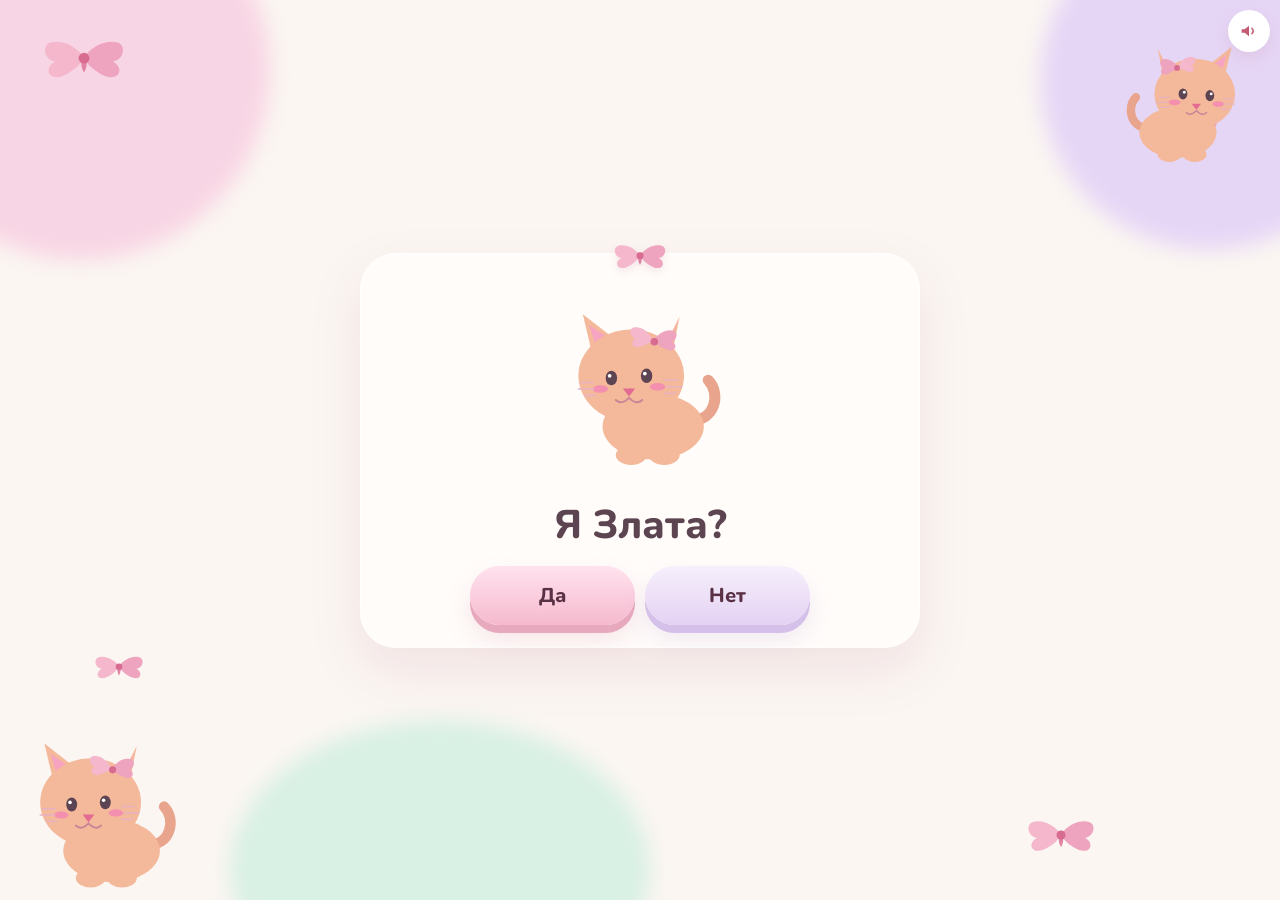
==== index.html @ 966e9e5e "Добавить сайт устного счёта Co-authored-by: Cursor <cursoragent@cursor.com>" ====
<!DOCTYPE html>
<html lang="ru">
<head>
  <meta charset="UTF-8">
  <meta name="viewport" content="width=device-width, initial-scale=1, viewport-fit=cover">
  <meta name="theme-color" content="#F8E7EE">
  <title>Устный счёт</title>
  <link rel="icon" href="favicon.svg" type="image/svg+xml">
  <link rel="stylesheet" href="style.css">
</head>
<body>
  <div class="blob blob-a"></div>
  <div class="blob blob-b"></div>
  <div class="blob blob-c"></div>

  <div class="scene" aria-hidden="true">
    <svg class="bow-a" viewBox="0 0 80 48"><use href="#bow"></use></svg>
    <svg class="bow-b" viewBox="0 0 80 48"><use href="#bow"></use></svg>
    <svg class="bow-c" viewBox="0 0 80 48"><use href="#bow"></use></svg>
    <svg class="bow-d" viewBox="0 0 80 48"><use href="#bow"></use></svg>
    <svg class="cat-a" viewBox="0 0 200 180"><use href="#cat"></use></svg>
    <svg class="cat-b" viewBox="0 0 200 180"><use href="#cat"></use></svg>
  </div>

  <svg width="0" height="0" aria-hidden="true" style="position:absolute">
    <defs>
      <symbol id="bow" viewBox="0 0 80 48">
        <path d="M40 24c0 0-12-16-28-12-7 2-6 14 4 16-9 4-7 16 6 12 8-3 18-12 18-16z" fill="#F4B7CB"/>
        <path d="M40 24c0 0 12-16 28-12 7 2 6 14-4 16 9 4 7 16-6 12-8-3-18-12-18-16z" fill="#EEA3BE"/>
        <path d="M40 22c-3 5-3 10 0 15 3-5 3-10 0-15z" fill="#E184A4"/>
        <circle cx="40" cy="25" r="4.5" fill="#D86B90"/>
      </symbol>
      <symbol id="cat" viewBox="0 0 200 180">
        <path d="M146 118c22 2 28-24 16-36" fill="none" stroke="#E8A48C" stroke-width="10" stroke-linecap="round"/>
        <ellipse cx="112" cy="124" rx="46" ry="30" fill="#F4B89A"/>
        <path d="M58 64 48 22l36 28z" fill="#F4B89A"/>
        <path d="M118 60l18-36-8 40z" fill="#F4B89A"/>
        <path d="M62 58 54 32l24 16z" fill="#F7A3C2"/>
        <path d="M120 56l12-22-8 24z" fill="#F7A3C2"/>
        <ellipse cx="92" cy="78" rx="48" ry="42" fill="#F4B89A"/>
        <path d="M112 46c0 0-6-14-18-12-4 1-4 8 2 10-5 2-4 9 3 8 4-1 13-5 13-6z" fill="#F4B7CB"/>
        <path d="M112 46c0 0 8-12 18-9 5 1 4 8-1 10 5 2 4 8-2 8-5-1-15-7-15-9z" fill="#EEA3BE"/>
        <circle cx="113" cy="47" r="3.4" fill="#D86B90"/>
        <ellipse cx="74" cy="80" rx="5.2" ry="6.6" fill="#5C4452"/>
        <ellipse cx="106" cy="78" rx="5.2" ry="6.6" fill="#5C4452"/>
        <circle cx="72.4" cy="78" r="1.7" fill="#fff"/>
        <circle cx="104.4" cy="76" r="1.7" fill="#fff"/>
        <ellipse cx="64" cy="90" rx="7" ry="3.4" fill="#F48FB0"/>
        <ellipse cx="116" cy="88" rx="7" ry="3.4" fill="#F48FB0"/>
        <path d="M84.4 89.6h11.2L90 96.8z" fill="#E36B92"/>
        <path d="M90 98q-7 7-12 2" fill="none" stroke="#C98498" stroke-width="1.7" stroke-linecap="round"/>
        <path d="M90 98q7 7 12 2" fill="none" stroke="#C98498" stroke-width="1.7" stroke-linecap="round"/>
        <path d="M58 84h-12M58 90h-14M60 96h-10" fill="none" stroke="#E7B3C2" stroke-width="1.4" stroke-linecap="round"/>
        <path d="M122 82h12M124 88h14M122 94h10" fill="none" stroke="#E7B3C2" stroke-width="1.4" stroke-linecap="round"/>
        <ellipse cx="92" cy="150" rx="14" ry="9" fill="#F4B89A"/>
        <ellipse cx="122" cy="150" rx="14" ry="9" fill="#F4B89A"/>
      </symbol>
    </defs>
  </svg>

  <button type="button" id="sound" class="sound" aria-label="звук">
    <svg class="sound-on" viewBox="0 0 24 24" aria-hidden="true">
      <path d="M4 10h3.2L12 6.2v11.6L7.2 14H4z" fill="#C45B73"/>
      <path d="M15.2 9.2a3.6 3.6 0 0 1 0 5.6" fill="none" stroke="#C45B73" stroke-width="1.7" stroke-linecap="round"/>
    </svg>
    <svg class="sound-off" viewBox="0 0 24 24" aria-hidden="true" hidden>
      <path d="M4 10h3.2L12 6.2v11.6L7.2 14H4z" fill="#C45B73"/>
      <path d="M16 9.5 20 14.5M20 9.5 16 14.5" fill="none" stroke="#C45B73" stroke-width="1.7" stroke-linecap="round"/>
    </svg>
  </button>

  <main class="card">
    <svg class="card-bow" viewBox="0 0 80 48" aria-hidden="true"><use href="#bow"></use></svg>

    <section id="who">
      <div class="mascot" aria-hidden="true">
        <svg viewBox="0 0 200 180"><use href="#cat"></use></svg>
      </div>
      <p class="ask">Я Злата?</p>
      <div class="choices">
        <button type="button" class="start" id="yes">Да</button>
        <button type="button" class="start no" id="no">Нет</button>
      </div>
    </section>

    <section id="home" hidden>
      <div class="mascot" aria-hidden="true">
        <svg viewBox="0 0 200 180"><use href="#cat"></use></svg>
      </div>
      <button type="button" class="start" id="start">
        <svg class="inline-bow" viewBox="0 0 80 48" aria-hidden="true"><use href="#bow"></use></svg>
        Начать тренировку
      </button>
      <div id="home-chart" class="chart" hidden></div>
    </section>

    <section id="count" hidden>
      <div class="count-wrap">
        <div id="count-num" class="count-num">3</div>
      </div>
    </section>

    <section id="play" hidden>
      <header class="hud">
        <div class="pill time" id="time-pill">
          <small>время</small>
          <strong id="time">1:00</strong>
        </div>
        <div class="pill ok">
          <small>верно</small>
          <strong id="ok">0</strong>
        </div>
        <div class="pill bad">
          <small>неверно</small>
          <strong id="bad">0</strong>
        </div>
      </header>
      <div class="stage" id="stage">
        <div id="stamp" class="stamp" hidden>
          <svg class="good-cat" viewBox="0 0 64 64" aria-hidden="true">
            <ellipse cx="32" cy="36" rx="22" ry="20" fill="#F4B89A"/>
            <path d="M16 28 14 12l14 12z" fill="#F4B89A"/>
            <path d="M48 28l2-16-14 12z" fill="#F4B89A"/>
            <path d="M18 26l-1-10 8 8z" fill="#F7A3C2"/>
            <path d="M46 26l1-10-8 8z" fill="#F7A3C2"/>
            <path d="M44 18c0 0-3-8-9-7-2 .5-2 4 1 5-3 1-2 5 2 4 2-.5 6-2 6-2z" fill="#F4B7CB"/>
            <path d="M44 18c0 0 4-7 9-5 2 .6 2 4 0 5 3 1 2 4-1 4-2-.4-8-3-8-4z" fill="#EEA3BE"/>
            <circle cx="44.5" cy="18.5" r="2" fill="#D86B90"/>
            <ellipse cx="24" cy="36" rx="2.4" ry="3.2" fill="#5C4452"/>
            <ellipse cx="38" cy="36" rx="2.4" ry="3.2" fill="#5C4452"/>
            <path d="M31 42q-4 4-7 1" fill="none" stroke="#C98498" stroke-width="1.5" stroke-linecap="round"/>
            <path d="M31 42q4 4 7 1" fill="none" stroke="#C98498" stroke-width="1.5" stroke-linecap="round"/>
          </svg>
          <svg class="bad-cat" viewBox="0 0 64 64" aria-hidden="true">
            <ellipse cx="32" cy="36" rx="22" ry="20" fill="#F4B89A"/>
            <path d="M16 28 14 12l14 12z" fill="#F4B89A"/>
            <path d="M48 28l2-16-14 12z" fill="#F4B89A"/>
            <path d="M18 26l-1-10 8 8z" fill="#F7A3C2"/>
            <path d="M46 26l1-10-8 8z" fill="#F7A3C2"/>
            <ellipse cx="24" cy="36" rx="2.4" ry="3.2" fill="#5C4452"/>
            <ellipse cx="38" cy="36" rx="2.4" ry="3.2" fill="#5C4452"/>
            <path d="M26 46h10" fill="none" stroke="#C98498" stroke-width="1.7" stroke-linecap="round"/>
          </svg>
        </div>
        <p id="task" class="task"></p>
        <div id="answer" class="answer"></div>
      </div>
      <div class="pad" id="pad">
        <div class="keys">
          <button type="button" data-k="1">1</button>
          <button type="button" data-k="2">2</button>
          <button type="button" data-k="3">3</button>
          <button type="button" data-k="4">4</button>
          <button type="button" data-k="5">5</button>
          <button type="button" data-k="6">6</button>
          <button type="button" data-k="7">7</button>
          <button type="button" data-k="8">8</button>
          <button type="button" data-k="9">9</button>
          <button type="button" class="back" data-k="bs" aria-label="стереть">
            <svg viewBox="0 0 24 24" width="26" height="26" aria-hidden="true">
              <path d="M8.2 5.2h11a1.8 1.8 0 0 1 1.8 1.8v10a1.8 1.8 0 0 1-1.8 1.8h-11L3 12l5.2-6.8z" fill="none" stroke="#5C4450" stroke-width="1.8" stroke-linejoin="round"/>
              <path d="M11 9.2l5.6 5.6M16.6 9.2 11 14.8" fill="none" stroke="#5C4450" stroke-width="1.8" stroke-linecap="round"/>
            </svg>
          </button>
          <button type="button" data-k="0">0</button>
          <button type="button" class="enter" data-k="ok">Ввод</button>
        </div>
      </div>
    </section>

    <section id="watch" hidden>
      <div class="mascot" aria-hidden="true">
        <svg viewBox="0 0 200 180"><use href="#cat"></use></svg>
      </div>
      <p id="empty-log" class="empty">пока нет</p>
      <table class="log" id="log" hidden>
        <thead>
          <tr>
            <th>когда</th>
            <th>верных</th>
            <th>неверных</th>
          </tr>
        </thead>
        <tbody id="log-body"></tbody>
      </table>
      <div id="watch-chart" class="chart" hidden></div>
      <button type="button" class="start" id="watch-start">
        <svg class="inline-bow" viewBox="0 0 80 48" aria-hidden="true"><use href="#bow"></use></svg>
        Начать тренировку
      </button>
    </section>

    <section id="done" hidden>
      <div class="mascot" aria-hidden="true">
        <svg viewBox="0 0 200 180"><use href="#cat"></use></svg>
      </div>
      <div class="sheet">
        <svg class="corner left" viewBox="0 0 80 48" aria-hidden="true"><use href="#bow"></use></svg>
        <svg class="corner right" viewBox="0 0 80 48" aria-hidden="true"><use href="#bow"></use></svg>
        <p id="result"></p>
      </div>
      <div id="done-chart" class="chart" hidden></div>
      <button type="button" class="start" id="again">
        <svg class="inline-bow" viewBox="0 0 80 48" aria-hidden="true"><use href="#bow"></use></svg>
        Начать тренировку
      </button>
    </section>
  </main>

  <script src="app.js"></script>
</body>
</html>
---- style.css ----
@font-face {
  font-family: Nunito;
  font-style: normal;
  font-weight: 700;
  font-display: swap;
  src: url("fonts/nunito-cyrillic-700.woff2") format("woff2");
  unicode-range: U+0301, U+0400-045F, U+0490-0491, U+04B0-04B1, U+2116;
}

@font-face {
  font-family: Nunito;
  font-style: normal;
  font-weight: 800;
  font-display: swap;
  src: url("fonts/nunito-cyrillic-800.woff2") format("woff2");
  unicode-range: U+0301, U+0400-045F, U+0490-0491, U+04B0-04B1, U+2116;
}

@font-face {
  font-family: Nunito;
  font-style: normal;
  font-weight: 700;
  font-display: swap;
  src: url("fonts/nunito-latin-700.woff2") format("woff2");
  unicode-range: U+0000-00FF, U+0131, U+0152-0153, U+02BB-02BC, U+2000-206F, U+20AC, U+2122, U+2191, U+2193, U+2212, U+2215, U+FEFF, U+FFFD;
}

@font-face {
  font-family: Nunito;
  font-style: normal;
  font-weight: 800;
  font-display: swap;
  src: url("fonts/nunito-latin-800.woff2") format("woff2");
  unicode-range: U+0000-00FF, U+0131, U+0152-0153, U+02BB-02BC, U+2000-206F, U+20AC, U+2122, U+2191, U+2193, U+2212, U+2215, U+FEFF, U+FFFD;
}

:root {
  --ink: #5c4450;
  --rose: #c45b73;
  --leaf: #2f7d62;
  --card: rgba(255, 252, 250, 0.94);
  --line: #f0d0dc;
}

* { box-sizing: border-box; }

[hidden] { display: none !important; }

html, body { height: 100%; }

body {
  margin: 0;
  min-height: 100dvh;
  font-family: Nunito, "Segoe UI", sans-serif;
  color: var(--ink);
  background: #fbf6f2;
  -webkit-tap-highlight-color: transparent;
  user-select: none;
}

button { font-family: inherit; }

.blob, .scene { pointer-events: none; }

.blob {
  position: fixed;
  z-index: 0;
  border-radius: 50%;
  filter: blur(10px);
}

.blob-a { width: 380px; height: 380px; background: #f8d5e4; top: -120px; left: -110px; }
.blob-b { width: 340px; height: 340px; background: #e6d6f6; top: -90px; right: -100px; }
.blob-c { width: 420px; height: 300px; background: #d9f0e4; bottom: -120px; left: 18%; }

.scene {
  position: fixed;
  inset: 0;
  z-index: 0;
  overflow: hidden;
}

.scene svg { position: absolute; overflow: visible; }

.bow-a { width: 96px; height: 58px; top: 28px; left: 36px; animation: float 8s ease-in-out infinite; }
.bow-b { width: 72px; height: 44px; top: 92px; right: 54px; animation: float 9s ease-in-out infinite reverse; }
.bow-c { width: 80px; height: 48px; bottom: 42px; right: 14%; animation: float 7.5s ease-in-out infinite; }
.bow-d { width: 58px; height: 36px; bottom: 24%; left: 7%; animation: float 10s ease-in-out infinite; }
.cat-a { width: 210px; height: 190px; left: -6px; bottom: -10px; }
.cat-b { width: 168px; height: 152px; right: 8px; top: 28px; transform: scaleX(-1); }

body.phase-who,
body.phase-home,
body.phase-count,
body.phase-done {
  display: grid;
  place-items: center;
  padding: max(16px, env(safe-area-inset-top)) 16px max(16px, env(safe-area-inset-bottom));
}

body.phase-watch {
  display: block;
  padding: max(24px, env(safe-area-inset-top)) 16px 32px;
}

body.phase-watch .card { margin: 0 auto; }

body.phase-play {
  padding: max(12px, env(safe-area-inset-top)) 12px max(12px, env(safe-area-inset-bottom));
}

.card {
  position: relative;
  z-index: 1;
  width: min(560px, 100%);
  background: var(--card);
  border: 1px solid rgba(255, 255, 255, 0.9);
  border-radius: 36px;
  box-shadow: 0 22px 50px rgba(190, 130, 150, 0.16);
  padding: 32px 22px 22px;
}

.card-bow {
  position: absolute;
  width: 62px;
  height: 38px;
  top: -18px;
  left: 50%;
  transform: translateX(-50%);
  filter: drop-shadow(0 4px 4px rgba(200, 120, 140, 0.16));
}

#who, #home, #watch, #done, #count, #play {
  display: flex;
  flex-direction: column;
  align-items: center;
}

.sound {
  position: fixed;
  z-index: 5;
  top: max(10px, env(safe-area-inset-top));
  right: 10px;
  width: 42px;
  height: 42px;
  border: 0;
  border-radius: 50%;
  padding: 0;
  display: grid;
  place-items: center;
  cursor: pointer;
  background: #fff;
  box-shadow: 0 6px 16px rgba(190, 130, 150, 0.18);
}

.sound svg { width: 22px; height: 22px; display: block; }

.ask {
  margin: 4px 0 14px;
  font-size: clamp(28px, 7vw, 40px);
  font-weight: 800;
  text-align: center;
}

.choices {
  display: flex;
  gap: 10px;
  width: 100%;
  max-width: 340px;
}

.choices .start { flex: 1; margin-top: 0; }

.start.no {
  background: linear-gradient(180deg, #f6effb 0%, #e4d2f3 100%);
  box-shadow: 0 8px 0 #d4c0e8, 0 14px 24px rgba(180, 150, 200, 0.2);
}

.start.no:active { box-shadow: 0 3px 0 #d4c0e8; }

.empty {
  margin: 8px 0 0;
  color: #b08b9a;
  font-weight: 800;
}

.log {
  width: 100%;
  border-collapse: collapse;
  margin-top: 6px;
}

.log th {
  padding: 4px 6px 8px;
  font-size: 12px;
  font-weight: 800;
  color: #a88898;
}

.log td {
  padding: 9px 6px;
  text-align: center;
  font-weight: 800;
  border-top: 1px solid #f6e1e8;
}

.log td:first-child {
  text-align: left;
  font-weight: 700;
  white-space: nowrap;
}

.log .ok { color: var(--leaf); }
.log .bad { color: var(--rose); }

.mascot {
  width: min(220px, 62vw);
  margin: 4px auto 6px;
  animation: sit 6s ease-in-out infinite;
  transform-origin: 50% 85%;
}

.mascot svg, .stamp svg { width: 100%; height: auto; display: block; }

.start {
  display: inline-flex;
  align-items: center;
  justify-content: center;
  gap: 8px;
  width: 100%;
  max-width: 340px;
  margin-top: 8px;
  border: 0;
  cursor: pointer;
  color: #5a3144;
  background: linear-gradient(180deg, #ffe3ee 0%, #f6b9ce 100%);
  border-radius: 999px;
  padding: 16px 22px;
  font-size: clamp(16px, 4.4vw, 20px);
  font-weight: 800;
  box-shadow: 0 8px 0 #e7a9be, 0 14px 24px rgba(214, 140, 164, 0.22);
}

.inline-bow { width: 34px; height: 22px; flex: none; }

.start:active {
  transform: translateY(4px);
  box-shadow: 0 3px 0 #e7a9be, 0 8px 16px rgba(214, 140, 164, 0.18);
}

.count-wrap {
  width: min(280px, 72vw);
  aspect-ratio: 1;
  border-radius: 50%;
  display: grid;
  place-items: center;
  background: radial-gradient(circle at 38% 32%, #fff 0%, #ffe4ee 46%, #f3d4ee 100%);
  box-shadow: 0 16px 36px rgba(214, 150, 176, 0.22), inset 0 -10px 20px rgba(214, 150, 176, 0.12);
}

.count-num {
  font-weight: 800;
  font-size: clamp(140px, 34vw, 200px);
  line-height: 0.85;
  color: #c44770;
}

.count-num.pop { animation: pop 0.45s ease; }

body.phase-play .card {
  min-height: calc(100dvh - 24px - env(safe-area-inset-top) - env(safe-area-inset-bottom));
  margin: 0 auto;
  display: flex;
  flex-direction: column;
  padding: 26px 16px 16px;
}

body.phase-play #play {
  flex: 1;
  width: 100%;
  min-height: 0;
  gap: 8px;
}

.hud {
  display: grid;
  grid-template-columns: 1.15fr 1fr 1fr;
  gap: 8px;
  width: 100%;
}

.pill {
  background: #fff;
  border-radius: 18px;
  padding: 8px 6px 7px;
  text-align: center;
  box-shadow: inset 0 0 0 1.5px #f6e1e8;
}

.pill small {
  display: block;
  font-size: 11px;
  font-weight: 800;
  letter-spacing: 0.03em;
  color: #8d6474;
  white-space: nowrap;
}

.pill strong {
  display: block;
  margin-top: 1px;
  font-size: clamp(20px, 5vw, 26px);
  font-weight: 800;
  font-variant-numeric: tabular-nums;
  line-height: 1.1;
}

.pill.ok strong { color: var(--leaf); }
.pill.bad strong { color: var(--rose); }
.pill.time.urgent strong { color: var(--rose); }

.stage {
  flex: 1;
  width: 100%;
  display: flex;
  flex-direction: column;
  align-items: center;
  justify-content: center;
  gap: 8px;
  min-height: 0;
}

.stamp { width: 54px; height: 54px; }
.stamp.good .bad-cat,
.stamp.bad .good-cat { display: none; }

.task {
  margin: 0;
  padding: 2px 16px;
  border-radius: 22px;
  font-weight: 800;
  font-size: clamp(46px, 12vw, 84px);
  letter-spacing: -0.04em;
  line-height: 1.05;
  text-align: center;
  font-variant-numeric: tabular-nums;
  transition: background 0.2s ease, color 0.2s ease;
}

.answer {
  min-width: 148px;
  min-height: 72px;
  padding: 4px 18px;
  display: flex;
  align-items: center;
  justify-content: center;
  border-radius: 20px;
  background: #fff;
  box-shadow: inset 0 0 0 3px #f3d3de;
  font-weight: 800;
  font-size: clamp(36px, 8vw, 52px);
  line-height: 1;
  text-align: center;
  font-variant-numeric: tabular-nums;
}

.answer:empty::after {
  content: "";
  display: inline-block;
  width: 3px;
  height: 0.72em;
  background: #e7b4c6;
  border-radius: 2px;
  vertical-align: -2px;
  animation: blink 1s steps(1) infinite;
}

.stage.good .task { color: var(--leaf); background: #e7f7ef; }
.stage.good .answer { color: var(--leaf); background: #f3fbf6; box-shadow: inset 0 0 0 3px #8fcbb0; }
.stage.bad .task { color: var(--rose); background: #fdecef; }
.stage.bad .answer { color: var(--rose); background: #fff6f8; box-shadow: inset 0 0 0 3px #efb3c2; }

.pad {
  width: min(100%, 440px);
  margin-top: auto;
}

.keys {
  display: grid;
  grid-template-columns: repeat(3, 1fr);
  gap: 10px;
}

.keys button {
  height: 62px;
  border: 0;
  border-radius: 18px;
  background: linear-gradient(180deg, #fff 0%, #fbf6f7 100%);
  color: var(--ink);
  font-size: 26px;
  font-weight: 800;
  cursor: pointer;
  box-shadow: 0 6px 0 #f0d5de;
  touch-action: manipulation;
}

.keys button:active {
  transform: translateY(4px);
  box-shadow: 0 2px 0 #f0d5de;
}

.keys .back {
  background: linear-gradient(180deg, #f7f0fb, #eadcf6);
  box-shadow: 0 6px 0 #ddccea;
  display: grid;
  place-items: center;
}

.keys .back svg { display: block; }

.keys .back:active { box-shadow: 0 2px 0 #ddccea; }

.keys .enter {
  background: linear-gradient(180deg, #ffd9e7, #f3aec6);
  box-shadow: 0 6px 0 #e7a3bb;
  color: #5a3144;
  font-size: 18px;
  letter-spacing: 0.03em;
}

.keys .enter:active { box-shadow: 0 2px 0 #e7a3bb; }

.sheet {
  position: relative;
  width: 100%;
  margin-top: 4px;
  background: rgba(255, 255, 255, 0.86);
  border-radius: 28px;
  padding: 26px 18px 22px;
  text-align: center;
  box-shadow: inset 0 0 0 2px #f6d5e1;
}

.sheet .corner {
  position: absolute;
  width: 46px;
  height: 28px;
  top: -12px;
}

.sheet .corner.left { left: 14px; }
.sheet .corner.right { right: 14px; transform: scaleX(-1); }

.sheet p {
  margin: 0;
  display: flex;
  flex-direction: column;
  align-items: center;
  gap: 10px;
}

.lead {
  font-size: clamp(34px, 8vw, 48px);
  font-weight: 800;
  letter-spacing: 0.03em;
  line-height: 1.05;
}

.scoreline {
  display: flex;
  flex-wrap: wrap;
  align-items: center;
  justify-content: center;
  gap: 0 0.4em;
  font-size: clamp(16px, 4vw, 20px);
  font-weight: 700;
  line-height: 1.2;
}

.bit, .and {
  display: inline-flex;
  align-items: center;
  white-space: nowrap;
}

.bit { gap: 0.28em; }

.sheet b {
  font-size: 1.15em;
  font-weight: 800;
  line-height: 1;
}

.n-ok { color: var(--leaf); }
.n-bad { color: var(--rose); }

.chart { width: 100%; margin-top: 8px; }

.chart-label {
  margin: 8px 0 0;
  text-align: center;
  font-size: 13px;
  font-weight: 800;
  letter-spacing: 0.08em;
  color: #c49aab;
}

.chart svg { width: 100%; height: auto; display: block; }

#done .start, #home .start, #watch .start { margin-top: 14px; }

:focus-visible {
  outline: 3px solid #e7b6df;
  outline-offset: 3px;
}

@keyframes float {
  0%, 100% { translate: 0 0; }
  50% { translate: 0 -8px; }
}

@keyframes sit {
  0%, 100% { rotate: -2deg; }
  50% { rotate: 2.5deg; }
}

@keyframes pop {
  from { transform: scale(0.72); opacity: 0.2; }
  to { transform: scale(1); opacity: 1; }
}

@keyframes blink {
  50% { opacity: 0; }
}

@media (hover: hover) {
  .start:hover { filter: brightness(1.03); }
  .keys button:hover { filter: brightness(1.02); }
}

@media (max-width: 980px) {
  .scene { display: none; }
}

@media (max-width: 640px) {
  .card { border-radius: 28px; padding: 28px 14px 14px; }
  body.phase-play .card { padding: 18px 12px 10px; }
  .hud { padding-right: 46px; }
  .keys { gap: 8px; }
  .keys button { height: 52px; border-radius: 16px; font-size: 24px; }
  .keys .enter { font-size: 16px; }
  .answer { min-height: 56px; }
  .pill { padding: 6px 4px 5px; }
}

@media (min-width: 900px) {
  .keys button { height: 68px; }
  .task { font-size: 88px; }
}

@media (max-height: 740px) {
  .mascot { width: 140px; }
  .keys button { height: 48px; }
  .count-wrap { width: min(210px, 58vw); }
  .count-num { font-size: 112px; }
  .answer { min-height: 52px; }
  .task { font-size: clamp(40px, 10vw, 64px); }
}

@media (prefers-reduced-motion: reduce) {
  *, *::before, *::after {
    animation: none !important;
  }
}
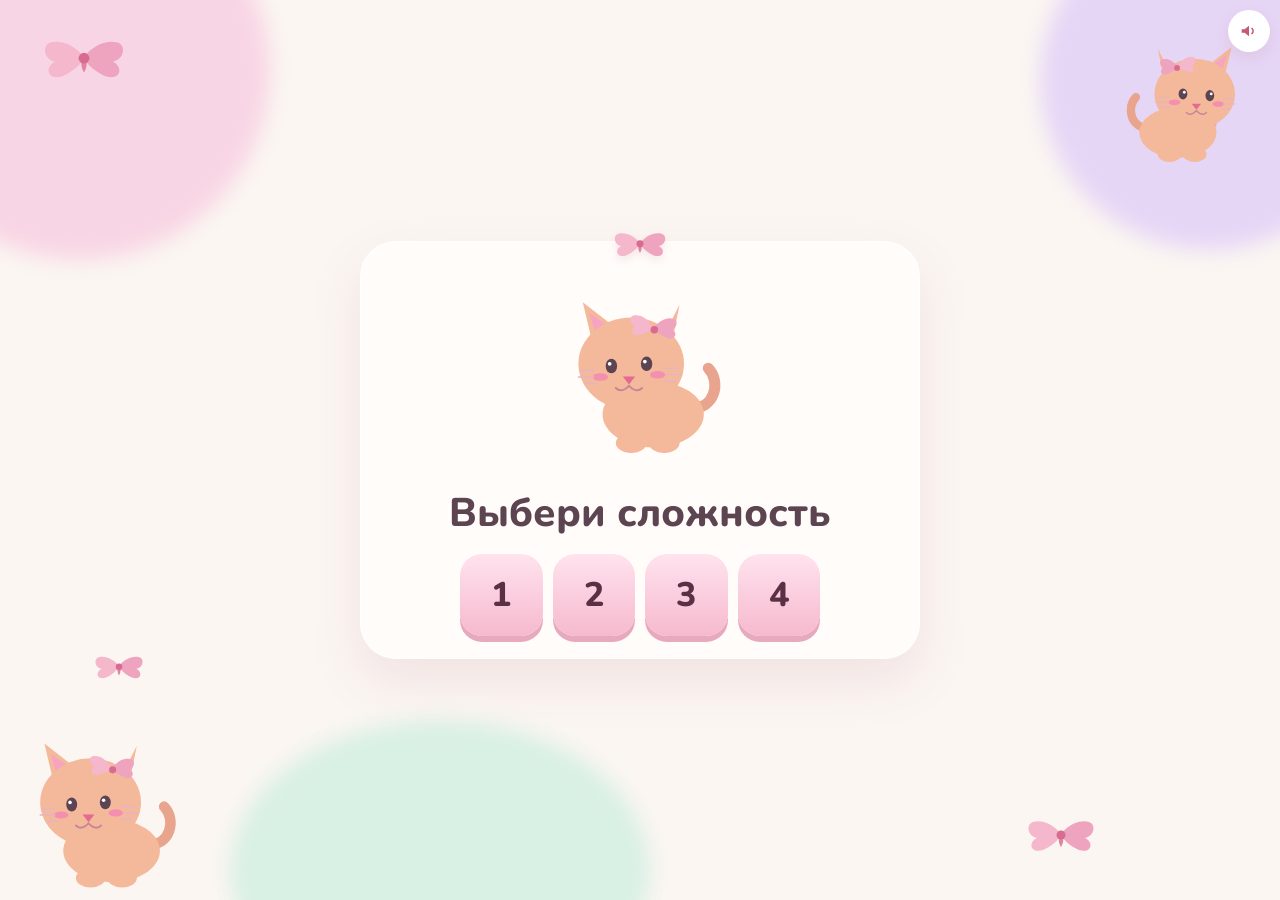
==== commit 0a6fd082: "Убрать аккаунт и график, добавить четыре уровня сложности" ====
--- a/index.html
+++ b/index.html
@@ -72,14 +72,16 @@
   <main class="card">
     <svg class="card-bow" viewBox="0 0 80 48" aria-hidden="true"><use href="#bow"></use></svg>
 
-    <section id="who">
+    <section id="level">
       <div class="mascot" aria-hidden="true">
         <svg viewBox="0 0 200 180"><use href="#cat"></use></svg>
       </div>
-      <p class="ask">Я Злата?</p>
-      <div class="choices">
-        <button type="button" class="start" id="yes">Да</button>
-        <button type="button" class="start no" id="no">Нет</button>
+      <p class="ask">Выбери сложность</p>
+      <div class="levels">
+        <button type="button" class="level" data-level="1">1</button>
+        <button type="button" class="level" data-level="2">2</button>
+        <button type="button" class="level" data-level="3">3</button>
+        <button type="button" class="level" data-level="4">4</button>
       </div>
     </section>
 
@@ -91,7 +93,6 @@
         <svg class="inline-bow" viewBox="0 0 80 48" aria-hidden="true"><use href="#bow"></use></svg>
         Начать тренировку
       </button>
-      <div id="home-chart" class="chart" hidden></div>
     </section>
 
     <section id="count" hidden>
@@ -156,6 +157,8 @@
           <button type="button" data-k="7">7</button>
           <button type="button" data-k="8">8</button>
           <button type="button" data-k="9">9</button>
+          <button type="button" class="minus" data-k="minus" hidden>−</button>
+          <button type="button" class="comma" data-k="comma" hidden>,</button>
           <button type="button" class="back" data-k="bs" aria-label="стереть">
             <svg viewBox="0 0 24 24" width="26" height="26" aria-hidden="true">
               <path d="M8.2 5.2h11a1.8 1.8 0 0 1 1.8 1.8v10a1.8 1.8 0 0 1-1.8 1.8h-11L3 12l5.2-6.8z" fill="none" stroke="#5C4450" stroke-width="1.8" stroke-linejoin="round"/>
@@ -168,28 +171,6 @@
       </div>
     </section>
 
-    <section id="watch" hidden>
-      <div class="mascot" aria-hidden="true">
-        <svg viewBox="0 0 200 180"><use href="#cat"></use></svg>
-      </div>
-      <p id="empty-log" class="empty">пока нет</p>
-      <table class="log" id="log" hidden>
-        <thead>
-          <tr>
-            <th>когда</th>
-            <th>верных</th>
-            <th>неверных</th>
-          </tr>
-        </thead>
-        <tbody id="log-body"></tbody>
-      </table>
-      <div id="watch-chart" class="chart" hidden></div>
-      <button type="button" class="start" id="watch-start">
-        <svg class="inline-bow" viewBox="0 0 80 48" aria-hidden="true"><use href="#bow"></use></svg>
-        Начать тренировку
-      </button>
-    </section>
-
     <section id="done" hidden>
       <div class="mascot" aria-hidden="true">
         <svg viewBox="0 0 200 180"><use href="#cat"></use></svg>
@@ -199,7 +180,6 @@
         <svg class="corner right" viewBox="0 0 80 48" aria-hidden="true"><use href="#bow"></use></svg>
         <p id="result"></p>
       </div>
-      <div id="done-chart" class="chart" hidden></div>
       <button type="button" class="start" id="again">
         <svg class="inline-bow" viewBox="0 0 80 48" aria-hidden="true"><use href="#bow"></use></svg>
         Начать тренировку
--- a/style.css
+++ b/style.css
@@ -89,7 +89,7 @@
 .cat-a { width: 210px; height: 190px; left: -6px; bottom: -10px; }
 .cat-b { width: 168px; height: 152px; right: 8px; top: 28px; transform: scaleX(-1); }
 
-body.phase-who,
+body.phase-level,
 body.phase-home,
 body.phase-count,
 body.phase-done {
@@ -97,13 +97,6 @@
   place-items: center;
   padding: max(16px, env(safe-area-inset-top)) 16px max(16px, env(safe-area-inset-bottom));
 }
-
-body.phase-watch {
-  display: block;
-  padding: max(24px, env(safe-area-inset-top)) 16px 32px;
-}
-
-body.phase-watch .card { margin: 0 auto; }
 
 body.phase-play {
   padding: max(12px, env(safe-area-inset-top)) 12px max(12px, env(safe-area-inset-bottom));
@@ -130,7 +123,7 @@
   filter: drop-shadow(0 4px 4px rgba(200, 120, 140, 0.16));
 }
 
-#who, #home, #watch, #done, #count, #play {
+#level, #home, #done, #count, #play {
   display: flex;
   flex-direction: column;
   align-items: center;
@@ -162,56 +155,31 @@
   text-align: center;
 }
 
-.choices {
-  display: flex;
+.levels {
+  display: grid;
+  grid-template-columns: repeat(4, 1fr);
   gap: 10px;
   width: 100%;
-  max-width: 340px;
-}
-
-.choices .start { flex: 1; margin-top: 0; }
-
-.start.no {
-  background: linear-gradient(180deg, #f6effb 0%, #e4d2f3 100%);
-  box-shadow: 0 8px 0 #d4c0e8, 0 14px 24px rgba(180, 150, 200, 0.2);
-}
-
-.start.no:active { box-shadow: 0 3px 0 #d4c0e8; }
-
-.empty {
-  margin: 8px 0 0;
-  color: #b08b9a;
-  font-weight: 800;
-}
-
-.log {
-  width: 100%;
-  border-collapse: collapse;
-  margin-top: 6px;
-}
-
-.log th {
-  padding: 4px 6px 8px;
-  font-size: 12px;
-  font-weight: 800;
-  color: #a88898;
-}
-
-.log td {
-  padding: 9px 6px;
-  text-align: center;
-  font-weight: 800;
-  border-top: 1px solid #f6e1e8;
-}
-
-.log td:first-child {
-  text-align: left;
-  font-weight: 700;
-  white-space: nowrap;
-}
-
-.log .ok { color: var(--leaf); }
-.log .bad { color: var(--rose); }
+  max-width: 360px;
+}
+
+.level {
+  aspect-ratio: 1;
+  border: 0;
+  border-radius: 22px;
+  cursor: pointer;
+  color: #5a3144;
+  background: linear-gradient(180deg, #ffe3ee 0%, #f6b9ce 100%);
+  font-size: clamp(26px, 7vw, 34px);
+  font-weight: 800;
+  box-shadow: 0 6px 0 #e7a9be;
+  touch-action: manipulation;
+}
+
+.level:active {
+  transform: translateY(3px);
+  box-shadow: 0 2px 0 #e7a9be;
+}
 
 .mascot {
   width: min(220px, 62vw);
@@ -347,6 +315,11 @@
   transition: background 0.2s ease, color 0.2s ease;
 }
 
+.task.long {
+  font-size: clamp(30px, 7vw, 52px);
+  letter-spacing: -0.04em;
+}
+
 .answer {
   min-width: 148px;
   min-height: 72px;
@@ -409,16 +382,25 @@
   box-shadow: 0 2px 0 #f0d5de;
 }
 
-.keys .back {
+.keys .back,
+.keys .minus,
+.keys .comma {
   background: linear-gradient(180deg, #f7f0fb, #eadcf6);
   box-shadow: 0 6px 0 #ddccea;
   display: grid;
   place-items: center;
 }
 
+.keys .minus,
+.keys .comma { font-size: 28px; }
+
+.keys.has-extra .enter { grid-column: 1 / -1; }
+
 .keys .back svg { display: block; }
 
-.keys .back:active { box-shadow: 0 2px 0 #ddccea; }
+.keys .back:active,
+.keys .minus:active,
+.keys .comma:active { box-shadow: 0 2px 0 #ddccea; }
 
 .keys .enter {
   background: linear-gradient(180deg, #ffd9e7, #f3aec6);
@@ -494,20 +476,7 @@
 .n-ok { color: var(--leaf); }
 .n-bad { color: var(--rose); }
 
-.chart { width: 100%; margin-top: 8px; }
-
-.chart-label {
-  margin: 8px 0 0;
-  text-align: center;
-  font-size: 13px;
-  font-weight: 800;
-  letter-spacing: 0.08em;
-  color: #c49aab;
-}
-
-.chart svg { width: 100%; height: auto; display: block; }
-
-#done .start, #home .start, #watch .start { margin-top: 14px; }
+#done .start, #home .start { margin-top: 14px; }
 
 :focus-visible {
   outline: 3px solid #e7b6df;
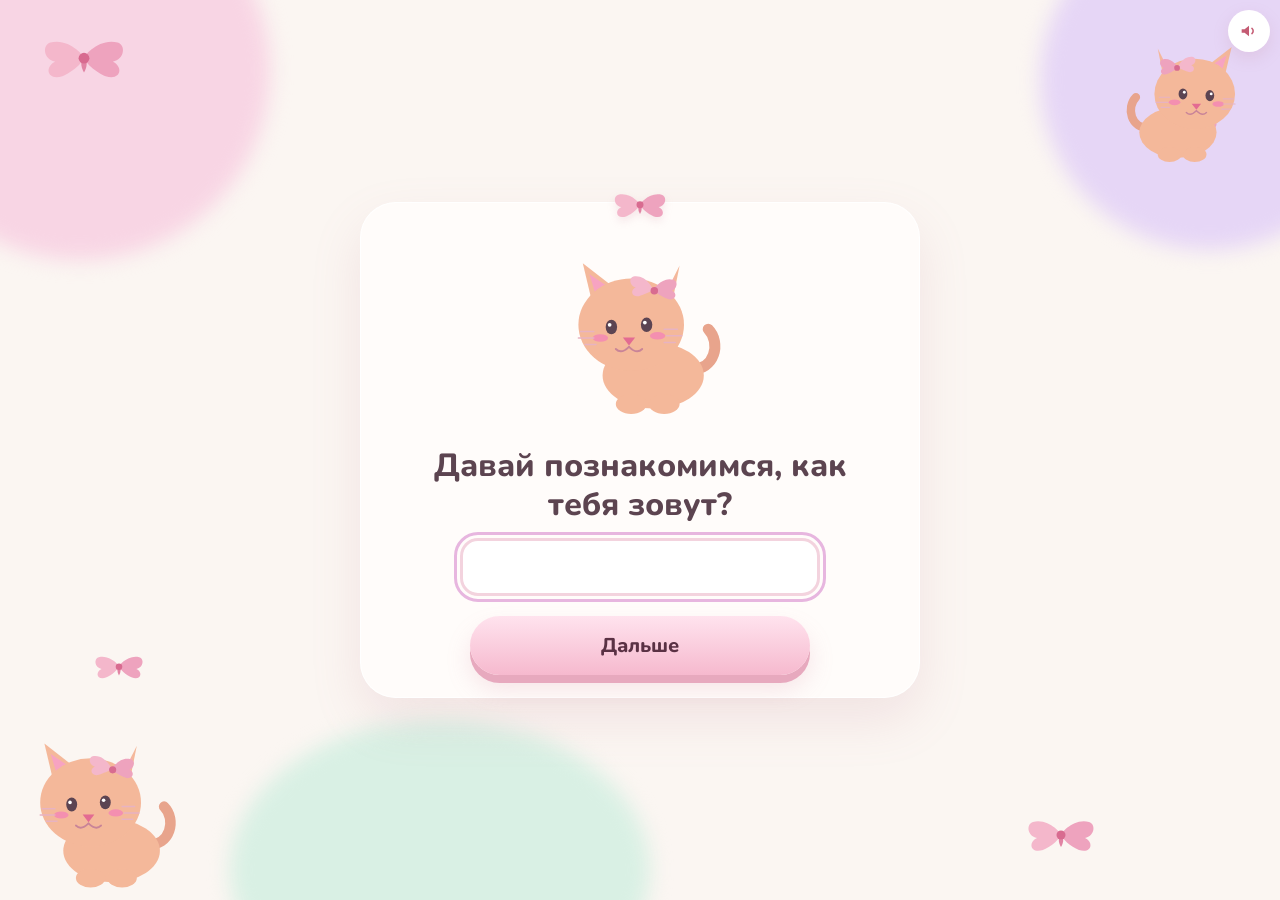
==== commit 7ac1fec3: "Добавить вход по имени и страницу итогов" ====
--- a/index.html
+++ b/index.html
@@ -72,7 +72,31 @@
   <main class="card">
     <svg class="card-bow" viewBox="0 0 80 48" aria-hidden="true"><use href="#bow"></use></svg>
 
-    <section id="level">
+    <section id="greet">
+      <div class="mascot" aria-hidden="true">
+        <svg viewBox="0 0 200 180"><use href="#cat"></use></svg>
+      </div>
+      <p class="ask talk">Давай познакомимся, как тебя зовут?</p>
+      <form class="hello" id="name-form">
+        <input id="name-input" type="text" autocomplete="name" enterkeyhint="done" maxlength="40">
+        <p id="name-error" class="oops" hidden>Ой, я не знаю такую</p>
+        <button type="submit" class="start">Дальше</button>
+      </form>
+    </section>
+
+    <section id="family" hidden>
+      <div class="mascot" aria-hidden="true">
+        <svg viewBox="0 0 200 180"><use href="#cat"></use></svg>
+      </div>
+      <p class="ask talk">А какая у тебя фамилия?</p>
+      <form class="hello" id="family-form">
+        <input id="family-input" type="text" autocomplete="family-name" enterkeyhint="done" maxlength="40">
+        <p id="family-error" class="oops" hidden>Ой, я не знаю такую</p>
+        <button type="submit" class="start">Дальше</button>
+      </form>
+    </section>
+
+    <section id="level" hidden>
       <div class="mascot" aria-hidden="true">
         <svg viewBox="0 0 200 180"><use href="#cat"></use></svg>
       </div>
@@ -184,9 +208,11 @@
         <svg class="inline-bow" viewBox="0 0 80 48" aria-hidden="true"><use href="#bow"></use></svg>
         Начать тренировку
       </button>
+      <button type="button" class="exit" id="exit">Выйти</button>
     </section>
   </main>
 
+  <script src="store.js"></script>
   <script src="app.js"></script>
 </body>
 </html>
--- a/style.css
+++ b/style.css
@@ -89,6 +89,8 @@
 .cat-a { width: 210px; height: 190px; left: -6px; bottom: -10px; }
 .cat-b { width: 168px; height: 152px; right: 8px; top: 28px; transform: scaleX(-1); }
 
+body.phase-greet,
+body.phase-family,
 body.phase-level,
 body.phase-home,
 body.phase-count,
@@ -123,7 +125,7 @@
   filter: drop-shadow(0 4px 4px rgba(200, 120, 140, 0.16));
 }
 
-#level, #home, #done, #count, #play {
+#greet, #family, #level, #home, #done, #count, #play {
   display: flex;
   flex-direction: column;
   align-items: center;
@@ -155,6 +157,52 @@
   text-align: center;
 }
 
+.ask.talk {
+  font-size: clamp(22px, 5.4vw, 32px);
+  line-height: 1.2;
+  max-width: 14em;
+}
+
+.hello {
+  width: 100%;
+  max-width: 360px;
+  display: flex;
+  flex-direction: column;
+  align-items: center;
+  gap: 12px;
+}
+
+.hello input {
+  width: 100%;
+  border: 0;
+  border-radius: 18px;
+  background: #fff;
+  box-shadow: inset 0 0 0 3px #f3d3de;
+  padding: 14px 16px;
+  font: 800 22px Nunito, "Segoe UI", sans-serif;
+  color: var(--ink);
+  text-align: center;
+  user-select: text;
+}
+
+.oops {
+  margin: 0;
+  color: var(--rose);
+  font-size: 18px;
+  font-weight: 800;
+  text-align: center;
+}
+
+.exit {
+  margin-top: 12px;
+  border: 0;
+  background: transparent;
+  color: #b07a8c;
+  font-size: 16px;
+  font-weight: 800;
+  cursor: pointer;
+}
+
 .levels {
   display: grid;
   grid-template-columns: repeat(4, 1fr);
@@ -536,6 +584,52 @@
   .task { font-size: clamp(40px, 10vw, 64px); }
 }
 
+body.stats {
+  display: block;
+  padding: 28px 16px 48px;
+  user-select: text;
+}
+
+body.stats .card {
+  width: min(760px, 100%);
+  margin: 0 auto;
+}
+
+body.stats .mascot { width: 120px; }
+
+.person {
+  width: 100%;
+  background: #fff;
+  border-radius: 24px;
+  box-shadow: inset 0 0 0 1.5px #f6e1e8;
+  padding: 16px 18px 14px;
+  margin-top: 12px;
+}
+
+.person h2 {
+  margin: 0 0 8px;
+  font-size: 22px;
+  font-weight: 800;
+}
+
+.person p {
+  margin: 0 0 6px;
+  font-size: 16px;
+  font-weight: 700;
+  line-height: 1.4;
+}
+
+.person .quiet { color: #a07b8b; }
+
+.person b { font-weight: 800; }
+
+.person svg {
+  display: block;
+  width: 100%;
+  height: auto;
+  margin-top: 8px;
+}
+
 @media (prefers-reduced-motion: reduce) {
   *, *::before, *::after {
     animation: none !important;
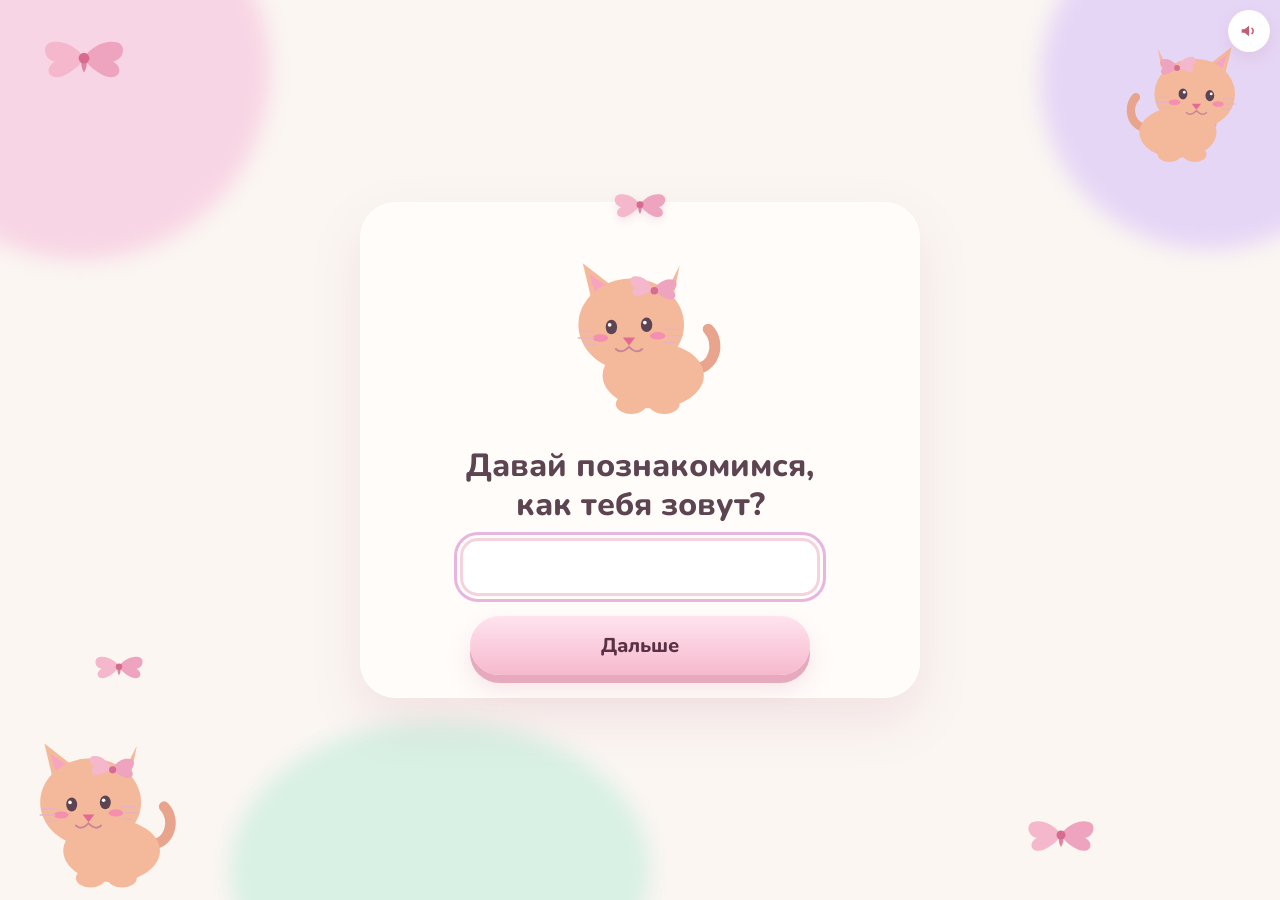
==== commit 399ff8ae: "Принимать Светлану и Ивана и перенести вопрос на две строки" ====
--- a/index.html
+++ b/index.html
@@ -76,7 +76,7 @@
       <div class="mascot" aria-hidden="true">
         <svg viewBox="0 0 200 180"><use href="#cat"></use></svg>
       </div>
-      <p class="ask talk">Давай познакомимся, как тебя зовут?</p>
+      <p class="ask talk">Давай познакомимся,<br>как тебя зовут?</p>
       <form class="hello" id="name-form">
         <input id="name-input" type="text" autocomplete="name" enterkeyhint="done" maxlength="40">
         <p id="name-error" class="oops" hidden>Ой, я не знаю такую</p>
